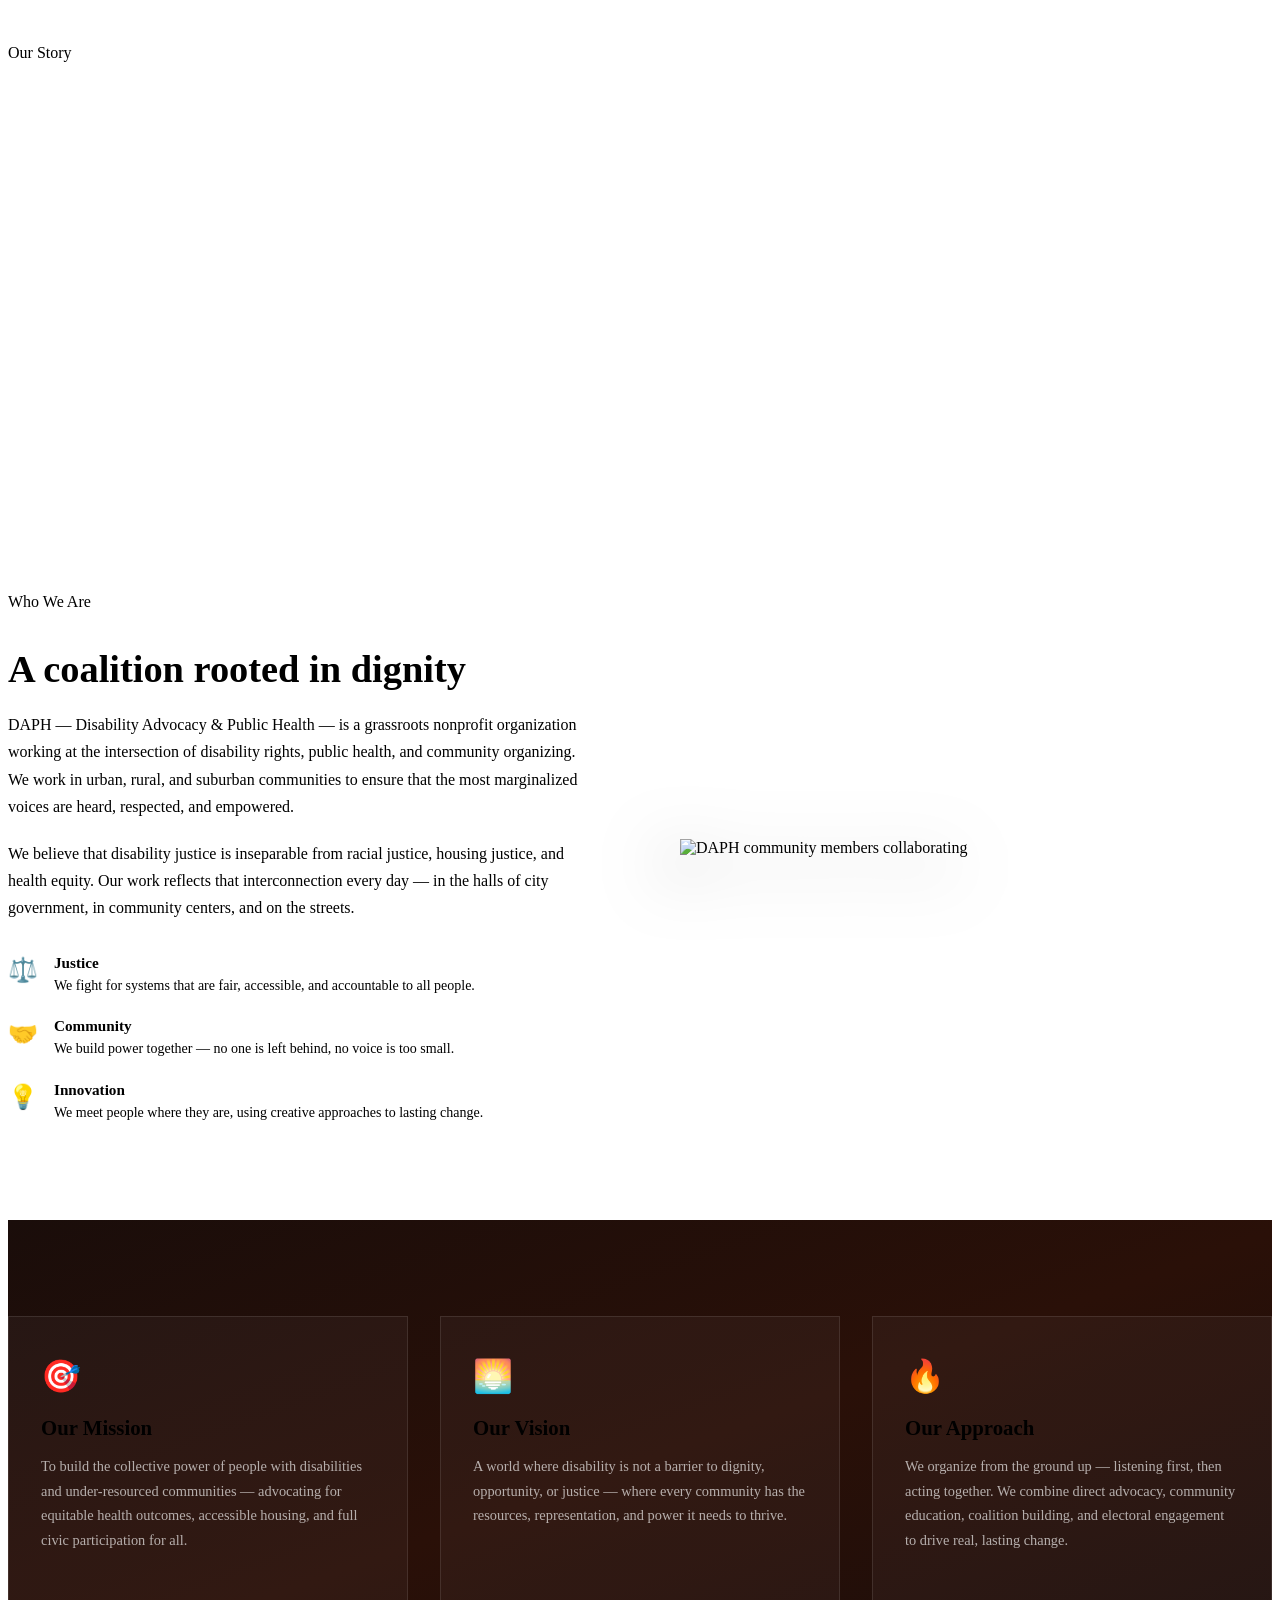
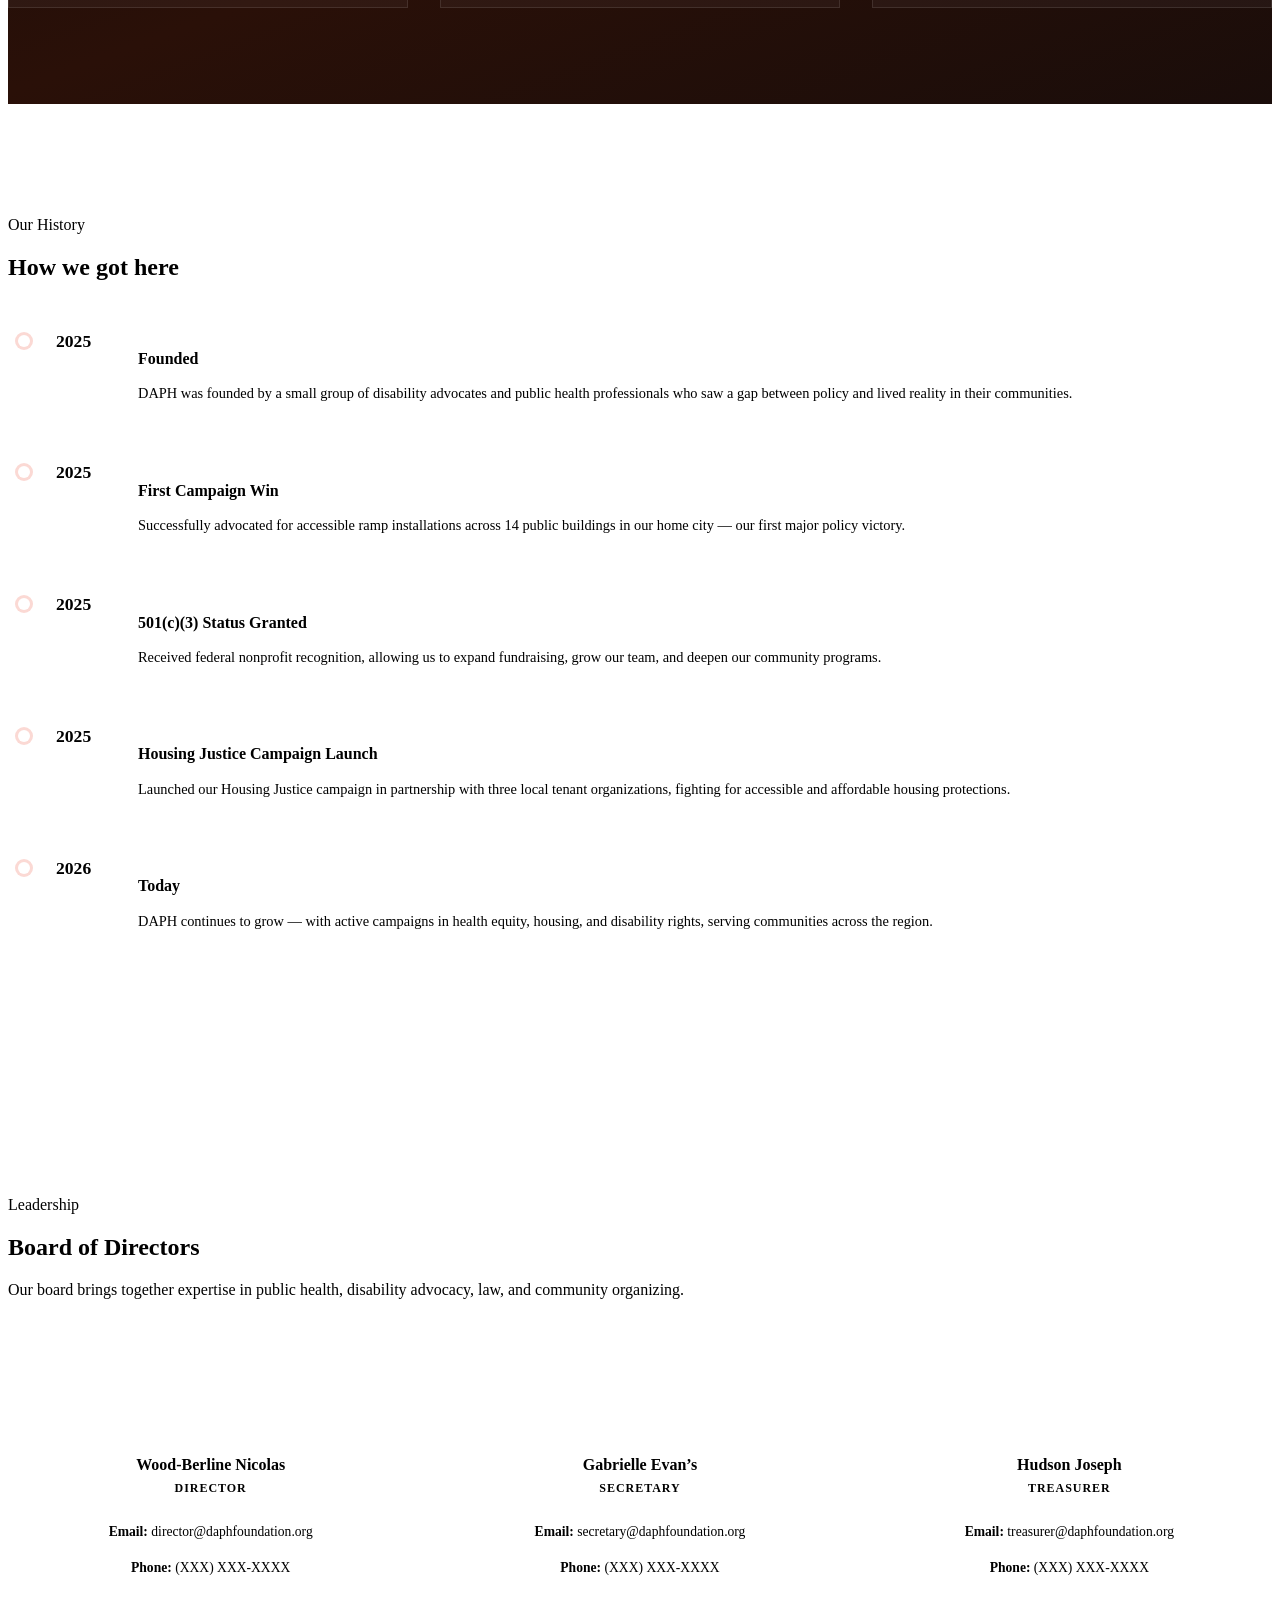
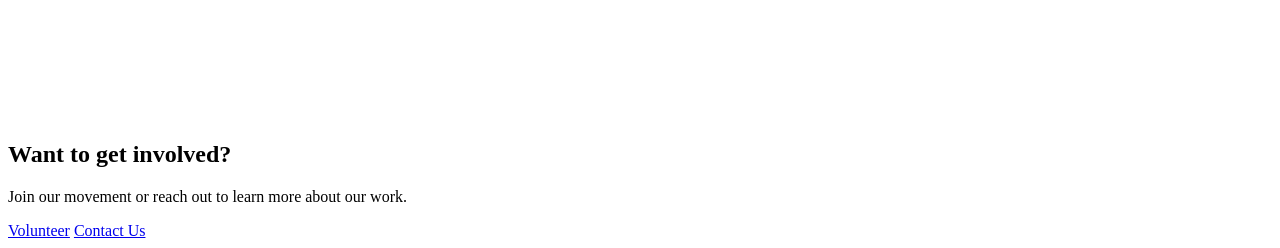
==== about.html @ c44e7758 "change nonprofit positon names to actual" ====
<!doctype html>
<html lang="en">
  <head>
    <meta charset="UTF-8" />
    <meta name="viewport" content="width=device-width, initial-scale=1.0" />
    <title>About Us — DAPH</title>
    <link rel="preconnect" href="https://fonts.googleapis.com" />
    <link rel="preconnect" href="https://fonts.gstatic.com" crossorigin />
    <link
      href="https://fonts.googleapis.com/css2?family=Playfair+Display:wght@700;900&family=DM+Sans:wght@400;500;600&display=swap"
      rel="stylesheet"
    />
    <link rel="stylesheet" href="css/style.css" />
    <link rel="stylesheet" href="css/pages.css" />
  </head>
  <body>
    <div id="navbar-placeholder"></div>

    <!-- PAGE HERO -->
    <section class="page-hero">
      <div class="page-hero__bg"></div>
      <div class="container page-hero__content">
        <p class="hero__eyebrow">Our Story</p>
        <h1 class="page-hero__heading">
          Built by the community.<br /><span>For the community.</span>
        </h1>
        <p class="page-hero__sub">
          DAPH was founded on a simple belief: that every person, regardless of
          ability or income, deserves a seat at the table and a voice in the
          decisions that shape their life.
        </p>
      </div>
    </section>

    <!-- WHO WE ARE -->
    <section class="page-section" id="who">
      <div class="container page-split">
        <div class="page-split__text">
          <p class="label">Who We Are</p>
          <h2>A coalition rooted in dignity</h2>
          <p>
            DAPH — Disability Advocacy & Public Health — is a grassroots
            nonprofit organization working at the intersection of disability
            rights, public health, and community organizing. We work in urban,
            rural, and suburban communities to ensure that the most marginalized
            voices are heard, respected, and empowered.
          </p>
          <p>
            We believe that disability justice is inseparable from racial
            justice, housing justice, and health equity. Our work reflects that
            interconnection every day — in the halls of city government, in
            community centers, and on the streets.
          </p>
          <div class="about-values">
            <div class="about-value">
              <span class="about-value__icon">⚖️</span>
              <div>
                <strong>Justice</strong>
                <p>
                  We fight for systems that are fair, accessible, and
                  accountable to all people.
                </p>
              </div>
            </div>
            <div class="about-value">
              <span class="about-value__icon">🤝</span>
              <div>
                <strong>Community</strong>
                <p>
                  We build power together — no one is left behind, no voice is
                  too small.
                </p>
              </div>
            </div>
            <div class="about-value">
              <span class="about-value__icon">💡</span>
              <div>
                <strong>Innovation</strong>
                <p>
                  We meet people where they are, using creative approaches to
                  lasting change.
                </p>
              </div>
            </div>
          </div>
        </div>
        <div class="page-split__image">
          <img
            src="assets/images/daph-community2.png"
            alt="DAPH community members collaborating"
            style="mix-blend-mode: lighten"
          />
        </div>
      </div>
    </section>

    <!-- MISSION & VISION -->
    <section class="page-section page-section--dark" id="mission">
      <div class="container">
        <div class="mission-grid">
          <div class="mission-card">
            <div class="mission-card__icon">🎯</div>
            <h3>Our Mission</h3>
            <p>
              To build the collective power of people with disabilities and
              under-resourced communities — advocating for equitable health
              outcomes, accessible housing, and full civic participation for
              all.
            </p>
          </div>
          <div class="mission-card">
            <div class="mission-card__icon">🌅</div>
            <h3>Our Vision</h3>
            <p>
              A world where disability is not a barrier to dignity, opportunity,
              or justice — where every community has the resources,
              representation, and power it needs to thrive.
            </p>
          </div>
          <div class="mission-card">
            <div class="mission-card__icon">🔥</div>
            <h3>Our Approach</h3>
            <p>
              We organize from the ground up — listening first, then acting
              together. We combine direct advocacy, community education,
              coalition building, and electoral engagement to drive real,
              lasting change.
            </p>
          </div>
        </div>
      </div>
    </section>

    <!-- HISTORY -->
    <section class="page-section" id="history">
      <div class="container">
        <p class="label">Our History</p>
        <h2 class="section-heading">How we got here</h2>
        <div class="timeline">
          <div class="timeline__item">
            <div class="timeline__year">2025</div>
            <div class="timeline__content">
              <h4>Founded</h4>
              <p>
                DAPH was founded by a small group of disability advocates and
                public health professionals who saw a gap between policy and
                lived reality in their communities.
              </p>
            </div>
          </div>
          <div class="timeline__item">
            <div class="timeline__year">2025</div>
            <div class="timeline__content">
              <h4>First Campaign Win</h4>
              <p>
                Successfully advocated for accessible ramp installations across
                14 public buildings in our home city — our first major policy
                victory.
              </p>
            </div>
          </div>
          <div class="timeline__item">
            <div class="timeline__year">2025</div>
            <div class="timeline__content">
              <h4>501(c)(3) Status Granted</h4>
              <p>
                Received federal nonprofit recognition, allowing us to expand
                fundraising, grow our team, and deepen our community programs.
              </p>
            </div>
          </div>
          <div class="timeline__item">
            <div class="timeline__year">2025</div>
            <div class="timeline__content">
              <h4>Housing Justice Campaign Launch</h4>
              <p>
                Launched our Housing Justice campaign in partnership with three
                local tenant organizations, fighting for accessible and
                affordable housing protections.
              </p>
            </div>
          </div>
          <div class="timeline__item">
            <div class="timeline__year">2026</div>
            <div class="timeline__content">
              <h4>Today</h4>
              <p>
                DAPH continues to grow — with active campaigns in health equity,
                housing, and disability rights, serving communities across the
                region.
              </p>
            </div>
          </div>
        </div>
      </div>
    </section>

    <!-- BOARD -->
    <section class="page-section page-section--surface" id="board">
      <div class="container">
        <p class="label">Leadership</p>
        <h2 class="section-heading">Board of Directors</h2>
        <p class="section-sub">
          Our board brings together expertise in public health, disability
          advocacy, law, and community organizing.
        </p>
        <div class="team-grid">
          <div class="team-card">
            <div class="team-card__avatar">WBN</div>
            <h4>Wood-Berline Nicolas</h4>
            <span class="team-card__role">Director</span>
            <p><strong>Email:</strong> director@daphfoundation.org</p>
            <p><strong>Phone:</strong> (XXX) XXX-XXXX</p>
          </div>

          <div class="team-card">
            <div class="team-card__avatar">GE</div>
            <h4>Gabrielle Evan’s</h4>
            <span class="team-card__role">Secretary</span>
            <p><strong>Email:</strong> secretary@daphfoundation.org</p>
            <p><strong>Phone:</strong> (XXX) XXX-XXXX</p>
          </div>

          <div class="team-card">
            <div class="team-card__avatar">HJ</div>
            <h4>Hudson Joseph</h4>
            <span class="team-card__role">Treasurer</span>
            <p><strong>Email:</strong> treasurer@daphfoundation.org</p>
            <p><strong>Phone:</strong> (XXX) XXX-XXXX</p>
          </div>
        </div>
      </div>
    </section>
    <!-- CTA -->
    <section class="cta-band">
      <div class="container cta-band__inner">
        <div>
          <h2>Want to get involved?</h2>
          <p>Join our movement or reach out to learn more about our work.</p>
        </div>
        <div class="cta-band__buttons">
          <a href="volunteer.html" class="btn btn--primary btn--lg"
            >Volunteer</a
          >
          <a href="contact.html" class="btn btn--outline btn--lg">Contact Us</a>
        </div>
      </div>
    </section>

    <div id="footer-placeholder"></div>

    <script src="js/components.js"></script>
    <script src="js/main.js"></script>
  </body>
</html>
---- css/pages.css ----
/* =============================================
   pages.css — shared styles for all inner pages
   ============================================= */

/* ── Page Hero ── */
.page-hero {
  position: relative;
  min-height: 52vh;
  display: flex;
  align-items: center;
  padding: calc(var(--nav-height) + 4rem) 2rem 5rem;
  overflow: hidden;
}
.page-hero--short {
  min-height: 38vh;
}

.page-hero__bg {
  position: absolute;
  inset: 0;
  background:
    radial-gradient(
      ellipse 60% 80% at 20% 50%,
      rgba(232, 64, 42, 0.18) 0%,
      transparent 65%
    ),
    radial-gradient(
      ellipse 50% 60% at 80% 20%,
      rgba(245, 166, 35, 0.07) 0%,
      transparent 55%
    ),
    var(--color-bg);
  z-index: 0;
}
.page-hero__bg::after {
  content: "";
  position: absolute;
  inset: 0;
  background-image: repeating-linear-gradient(
    0deg,
    transparent,
    transparent 80px,
    rgba(255, 255, 255, 0.012) 80px,
    rgba(255, 255, 255, 0.012) 81px
  );
}

.page-hero__content {
  position: relative;
  z-index: 1;
  max-width: 700px;
}

.page-hero__heading {
  font-family: var(--font-display);
  font-size: clamp(2.8rem, 6vw, 5rem);
  font-weight: 900;
  line-height: 1.05;
  letter-spacing: -0.02em;
  margin: 1rem 0 1.5rem;
  opacity: 0;
  animation: fadeUp 0.8s ease 0.3s forwards;
}
.page-hero__heading span {
  color: var(--color-primary);
}

.page-hero__sub {
  font-size: clamp(1rem, 1.6vw, 1.15rem);
  color: rgba(240, 236, 228, 0.68);
  max-width: 560px;
  line-height: 1.7;
  opacity: 0;
  animation: fadeUp 0.8s ease 0.5s forwards;
}

/* ── Page Sections ── */
.page-section {
  padding: 6rem 0;
  background: var(--color-bg);
}
.page-section--dark {
  background: linear-gradient(160deg, #1a0d0a 0%, #2a1008 50%, #1a0d0a 100%);
}
.page-section--surface {
  background: var(--color-surface);
}

/* ── Split Layout ── */
.page-split {
  display: grid;
  grid-template-columns: 1fr 1fr;
  gap: 5rem;
  align-items: center;
}
.page-split__text h2 {
  font-family: var(--font-display);
  font-size: clamp(1.8rem, 3vw, 2.5rem);
  font-weight: 700;
  margin-bottom: 1.25rem;
  line-height: 1.15;
}
.page-split__text p {
  color: var(--color-muted);
  margin-bottom: 1.25rem;
  font-size: 1rem;
  line-height: 1.7;
}
.page-split__image img {
  width: 100%;
  border-radius: var(--radius);
  filter: drop-shadow(-12px 16px 32px rgba(0, 0, 0, 0.5));
}

/* ── Values ── */
.about-values {
  display: flex;
  flex-direction: column;
  gap: 1.25rem;
  margin-top: 2rem;
}
.about-value {
  display: flex;
  gap: 1rem;
  align-items: flex-start;
}
.about-value__icon {
  font-size: 1.5rem;
  flex-shrink: 0;
  margin-top: 2px;
}
.about-value strong {
  display: block;
  font-size: 0.95rem;
  font-weight: 700;
  margin-bottom: 0.2rem;
}
.about-value p {
  font-size: 0.875rem;
  color: var(--color-muted);
  margin: 0;
  line-height: 1.6;
}

/* ── Mission Grid ── */
.mission-grid {
  display: grid;
  grid-template-columns: repeat(3, 1fr);
  gap: 2rem;
}
.mission-card {
  padding: 2.5rem 2rem;
  background: rgba(255, 255, 255, 0.04);
  border: 1px solid rgba(255, 255, 255, 0.1);
  border-radius: var(--radius);
  transition:
    border-color var(--transition),
    transform var(--transition);
}
.mission-card:hover {
  border-color: var(--color-primary);
  transform: translateY(-4px);
}
.mission-card__icon {
  font-size: 2rem;
  margin-bottom: 1rem;
}
.mission-card h3 {
  font-family: var(--font-display);
  font-size: 1.3rem;
  font-weight: 700;
  margin-bottom: 0.75rem;
}
.mission-card p {
  font-size: 0.9rem;
  color: rgba(255, 255, 255, 0.65);
  line-height: 1.7;
}

/* ── Timeline ── */
.timeline {
  display: flex;
  flex-direction: column;
  gap: 0;
  margin-top: 3rem;
  position: relative;
  padding-left: 3rem;
}
.timeline::before {
  content: "";
  position: absolute;
  left: 0.75rem;
  top: 8px;
  bottom: 8px;
  width: 2px;
  background: linear-gradient(
    to bottom,
    var(--color-primary),
    rgba(232, 64, 42, 0.1)
  );
}
.timeline__item {
  display: flex;
  gap: 2rem;
  padding-bottom: 2.5rem;
  position: relative;
}
.timeline__item::before {
  content: "";
  position: absolute;
  left: -2.35rem;
  top: 6px;
  width: 12px;
  height: 12px;
  border-radius: 50%;
  background: var(--color-primary);
  border: 2px solid var(--color-bg);
  box-shadow: 0 0 0 3px rgba(232, 64, 42, 0.2);
}
.timeline__year {
  font-family: var(--font-display);
  font-size: 1.1rem;
  font-weight: 900;
  color: var(--color-primary);
  white-space: nowrap;
  min-width: 50px;
  padding-top: 2px;
}
.timeline__content h4 {
  font-size: 1rem;
  font-weight: 700;
  margin-bottom: 0.4rem;
}
.timeline__content p {
  font-size: 0.9rem;
  color: var(--color-muted);
  line-height: 1.65;
}

/* ── Team Grid ── */
.team-grid {
  display: grid;
  grid-template-columns: repeat(3, 1fr);
  gap: 1.5rem;
  margin-top: 2.5rem;
}
.team-card {
  padding: 2rem 1.5rem;
  background: var(--color-surface2);
  border: 1px solid var(--color-border);
  border-radius: var(--radius);
  text-align: center;
  transition:
    border-color var(--transition),
    transform var(--transition);
}
.team-card:hover {
  border-color: var(--color-primary);
  transform: translateY(-4px);
}
.team-card__avatar {
  width: 64px;
  height: 64px;
  border-radius: 50%;
  background: var(--color-primary);
  display: flex;
  align-items: center;
  justify-content: center;
  font-family: var(--font-display);
  font-size: 1.2rem;
  font-weight: 900;
  color: #fff;
  margin: 0 auto 1rem;
}
.team-card h4 {
  font-size: 1rem;
  font-weight: 700;
  margin-bottom: 0.25rem;
}
.team-card__role {
  display: inline-block;
  font-size: 0.75rem;
  font-weight: 600;
  letter-spacing: 0.08em;
  text-transform: uppercase;
  color: var(--color-primary);
  margin-bottom: 0.75rem;
}
.team-card p {
  font-size: 0.85rem;
  color: var(--color-muted);
  line-height: 1.65;
}
.team-note {
  margin-top: 1.5rem;
  font-size: 0.8rem;
  color: rgba(138, 154, 181, 0.5);
  font-style: italic;
  text-align: center;
}

/* ── Contact Layout ── */
.contact-layout {
  display: grid;
  grid-template-columns: 1fr 380px;
  gap: 5rem;
  align-items: start;
}
.contact-form-wrap h2 {
  font-family: var(--font-display);
  font-size: 2rem;
  font-weight: 700;
  margin-bottom: 1.75rem;
}
.contact-form {
  display: flex;
  flex-direction: column;
  gap: 1.25rem;
}

.form-group {
  display: flex;
  flex-direction: column;
  gap: 0.4rem;
}
.form-row {
  display: grid;
  grid-template-columns: 1fr 1fr;
  gap: 1rem;
}
.form-group label {
  font-size: 0.82rem;
  font-weight: 600;
  color: var(--color-muted);
  letter-spacing: 0.04em;
}
.required {
  color: var(--color-primary);
}
.optional {
  color: rgba(138, 154, 181, 0.6);
  font-weight: 400;
}

.form-group input,
.form-group select,
.form-group textarea {
  background: var(--color-surface);
  border: 1px solid var(--color-border);
  border-radius: var(--radius);
  padding: 0.75rem 1rem;
  color: var(--color-text);
  font-family: var(--font-body);
  font-size: 0.95rem;
  outline: none;
  transition: border-color var(--transition);
  width: 100%;
}
.form-group input:focus,
.form-group select:focus,
.form-group textarea:focus {
  border-color: var(--color-primary);
}
.form-group input::placeholder,
.form-group textarea::placeholder {
  color: var(--color-muted);
}
.form-group select {
  appearance: none;
  cursor: pointer;
}
.form-group textarea {
  resize: vertical;
  min-height: 120px;
}

.form-group--checkbox {
  flex-direction: row;
  align-items: center;
}
.checkbox-label {
  display: flex;
  align-items: center;
  gap: 0.6rem;
  cursor: pointer;
  font-size: 0.9rem;
  color: var(--color-muted);
}
.checkbox-label input[type="checkbox"] {
  width: 16px;
  height: 16px;
  accent-color: var(--color-primary);
  cursor: pointer;
}
.checkbox-group {
  display: flex;
  flex-direction: column;
  gap: 0.6rem;
}

.form-error {
  font-size: 0.8rem;
  color: var(--color-primary);
  min-height: 1rem;
}

.contact-submit {
  width: 100%;
  text-align: center;
}

.form-success {
  display: flex;
  align-items: flex-start;
  gap: 0.75rem;
  background: rgba(34, 197, 94, 0.1);
  border: 1px solid rgba(34, 197, 94, 0.3);
  border-radius: var(--radius);
  padding: 1rem 1.25rem;
}
.form-success span {
  font-size: 1.3rem;
  flex-shrink: 0;
}
.form-success strong {
  display: block;
  font-weight: 700;
  margin-bottom: 0.2rem;
}
.form-success p {
  font-size: 0.875rem;
  color: var(--color-muted);
  margin: 0;
}

/* Contact Info sidebar */
.contact-info {
  position: sticky;
  top: calc(var(--nav-height) + 2rem);
}
.contact-info h3 {
  font-family: var(--font-display);
  font-size: 1.5rem;
  font-weight: 700;
  margin-bottom: 2rem;
}
.contact-info__items {
  display: flex;
  flex-direction: column;
  gap: 1.5rem;
  margin-bottom: 2rem;
}
.contact-info__item {
  display: flex;
  gap: 1rem;
  align-items: flex-start;
}
.contact-info__icon {
  font-size: 1.3rem;
  flex-shrink: 0;
  margin-top: 2px;
}
.contact-info__item strong {
  display: block;
  font-size: 0.9rem;
  font-weight: 700;
  margin-bottom: 0.2rem;
}
.contact-info__item p {
  font-size: 0.875rem;
  color: var(--color-muted);
  line-height: 1.6;
  margin: 0;
}
.contact-info__item a {
  color: var(--color-primary);
  transition: color var(--transition);
}
.contact-info__item a:hover {
  color: var(--color-accent);
}

.contact-social,
.contact-press {
  margin-top: 2rem;
  padding-top: 2rem;
  border-top: 1px solid var(--color-border);
}
.contact-social h4,
.contact-press h4 {
  font-size: 0.8rem;
  font-weight: 700;
  letter-spacing: 0.1em;
  text-transform: uppercase;
  margin-bottom: 1rem;
}
.contact-social__links {
  display: flex;
  flex-direction: column;
  gap: 0.5rem;
}
.contact-social__btn {
  display: block;
  padding: 0.6rem 1rem;
  background: var(--color-surface);
  border: 1px solid var(--color-border);
  border-radius: var(--radius);
  font-size: 0.875rem;
  color: var(--color-muted);
  transition: all var(--transition);
}
.contact-social__btn:hover {
  border-color: var(--color-primary);
  color: var(--color-text);
}
.contact-press p {
  font-size: 0.875rem;
  color: var(--color-muted);
  line-height: 1.6;
}
.contact-press a {
  color: var(--color-primary);
}

/* ── Volunteer ── */
.volunteer-roles {
  display: grid;
  grid-template-columns: repeat(3, 1fr);
  gap: 1.5rem;
  margin-top: 2.5rem;
}
.volunteer-role {
  padding: 2rem 1.5rem;
  background: var(--color-surface);
  border: 1px solid var(--color-border);
  border-radius: var(--radius);
  transition:
    border-color var(--transition),
    transform var(--transition);
}
.volunteer-role:hover {
  border-color: var(--color-primary);
  transform: translateY(-3px);
}
.volunteer-role__icon {
  font-size: 2rem;
  margin-bottom: 1rem;
}
.volunteer-role h4 {
  font-size: 1rem;
  font-weight: 700;
  margin-bottom: 0.5rem;
}
.volunteer-role p {
  font-size: 0.875rem;
  color: var(--color-muted);
  line-height: 1.65;
  margin-bottom: 1rem;
}
.volunteer-role__time {
  display: inline-block;
  font-size: 0.75rem;
  font-weight: 600;
  letter-spacing: 0.08em;
  text-transform: uppercase;
  color: var(--color-accent);
}

.volunteer-layout {
  display: grid;
  grid-template-columns: 1fr 360px;
  gap: 5rem;
  align-items: start;
}
.volunteer-form-wrap h2 {
  font-family: var(--font-display);
  font-size: 2rem;
  font-weight: 700;
  margin-bottom: 0.75rem;
}
.volunteer-form-intro {
  color: var(--color-muted);
  margin-bottom: 1.75rem;
  font-size: 0.95rem;
}

.volunteer-sidebar {
  position: sticky;
  top: calc(var(--nav-height) + 2rem);
  display: flex;
  flex-direction: column;
  gap: 2rem;
}
.volunteer-quote {
  background: var(--color-surface2);
  border-left: 3px solid var(--color-primary);
  border-radius: 0 var(--radius) var(--radius) 0;
  padding: 1.5rem;
}
.volunteer-quote blockquote {
  font-family: var(--font-display);
  font-size: 1rem;
  font-style: italic;
  line-height: 1.65;
  margin-bottom: 0.75rem;
}
.volunteer-quote cite {
  font-size: 0.8rem;
  color: var(--color-muted);
  font-style: normal;
  font-weight: 600;
}

.volunteer-stats {
  display: grid;
  grid-template-columns: repeat(3, 1fr);
  gap: 1rem;
  background: var(--color-surface);
  border: 1px solid var(--color-border);
  border-radius: var(--radius);
  padding: 1.5rem 1rem;
}
.volunteer-stat {
  text-align: center;
}
.volunteer-stat__num {
  display: block;
  font-family: var(--font-display);
  font-size: 1.6rem;
  font-weight: 900;
  color: var(--color-primary);
  line-height: 1;
  margin-bottom: 0.3rem;
}
.volunteer-stat__label {
  font-size: 0.75rem;
  color: var(--color-muted);
  text-align: center;
}

.volunteer-faq {
  display: flex;
  flex-direction: column;
  gap: 1.25rem;
}
.volunteer-faq h4 {
  font-size: 0.8rem;
  font-weight: 700;
  letter-spacing: 0.1em;
  text-transform: uppercase;
  margin-bottom: 0.25rem;
}
.faq-item {
  border-bottom: 1px solid var(--color-border);
  padding-bottom: 1.25rem;
}
.faq-item strong {
  display: block;
  font-size: 0.9rem;
  font-weight: 700;
  margin-bottom: 0.35rem;
}
.faq-item p {
  font-size: 0.875rem;
  color: var(--color-muted);
  line-height: 1.6;
  margin: 0;
}

/* ── News Page ── */
.news-filter-bar {
  background: var(--color-surface);
  border-bottom: 1px solid var(--color-border);
  padding: 1rem 0;
  position: sticky;
  top: var(--nav-height);
  z-index: 50;
}
.news-filter-bar__inner {
  display: flex;
  gap: 0.5rem;
  flex-wrap: wrap;
}
.filter-btn {
  padding: 0.45rem 1.1rem;
  background: transparent;
  border: 1px solid var(--color-border);
  border-radius: 99px;
  color: var(--color-muted);
  font-family: var(--font-body);
  font-size: 0.85rem;
  font-weight: 600;
  cursor: pointer;
  transition: all var(--transition);
}
.filter-btn:hover {
  border-color: var(--color-text);
  color: var(--color-text);
}
.filter-btn.active {
  background: var(--color-primary);
  border-color: var(--color-primary);
  color: #fff;
}

.news-full-grid {
  display: grid;
  grid-template-columns: repeat(3, 1fr);
  gap: 1.5rem;
}
.news-full-grid .news-card--featured {
  grid-column: span 3;
  display: grid;
  grid-template-columns: 1fr 1fr;
}
.news-full-grid .news-card--featured .news-card__img {
  aspect-ratio: auto;
  min-height: 280px;
}
.news-card__date {
  display: block;
  font-size: 0.75rem;
  color: var(--color-muted);
  margin-bottom: 0.5rem;
  font-weight: 500;
}
.news-card[style*="display: none"] {
  display: none !important;
}

/* Newsletter band */
.newsletter-band {
  display: flex;
  align-items: center;
  justify-content: space-between;
  gap: 3rem;
  flex-wrap: wrap;
}
.newsletter-band h2 {
  font-family: var(--font-display);
  font-size: clamp(1.6rem, 3vw, 2.2rem);
  font-weight: 700;
  margin-bottom: 0.5rem;
}
.newsletter-band p {
  color: rgba(255, 255, 255, 0.65);
}
.newsletter-form {
  display: flex;
  gap: 0.75rem;
  flex-shrink: 0;
}
.newsletter-form input {
  background: rgba(255, 255, 255, 0.08);
  border: 1px solid rgba(255, 255, 255, 0.15);
  border-radius: var(--radius);
  padding: 0.75rem 1.25rem;
  color: var(--color-text);
  font-family: var(--font-body);
  font-size: 0.95rem;
  outline: none;
  width: 260px;
  transition: border-color var(--transition);
}
.newsletter-form input:focus {
  border-color: var(--color-primary);
}
.newsletter-form input::placeholder {
  color: rgba(255, 255, 255, 0.35);
}

/* ── Responsive ── */
@media (max-width: 1024px) {
  .team-grid {
    grid-template-columns: repeat(2, 1fr);
  }
  .contact-layout {
    grid-template-columns: 1fr;
  }
  .contact-info {
    position: static;
  }
  .volunteer-layout {
    grid-template-columns: 1fr;
  }
  .volunteer-sidebar {
    position: static;
  }
}
@media (max-width: 860px) {
  .page-split {
    grid-template-columns: 1fr;
    gap: 3rem;
  }
  .mission-grid {
    grid-template-columns: 1fr;
  }
  .volunteer-roles {
    grid-template-columns: 1fr 1fr;
  }
  .news-full-grid {
    grid-template-columns: 1fr;
  }
  .news-full-grid .news-card--featured {
    grid-column: span 1;
    grid-template-columns: 1fr;
  }
  .newsletter-band {
    flex-direction: column;
    text-align: center;
  }
  .newsletter-form {
    width: 100%;
    flex-direction: column;
  }
  .newsletter-form input {
    width: 100%;
  }
}
@media (max-width: 540px) {
  .volunteer-roles {
    grid-template-columns: 1fr;
  }
  .form-row {
    grid-template-columns: 1fr;
  }
  .volunteer-stats {
    grid-template-columns: repeat(3, 1fr);
  }
}
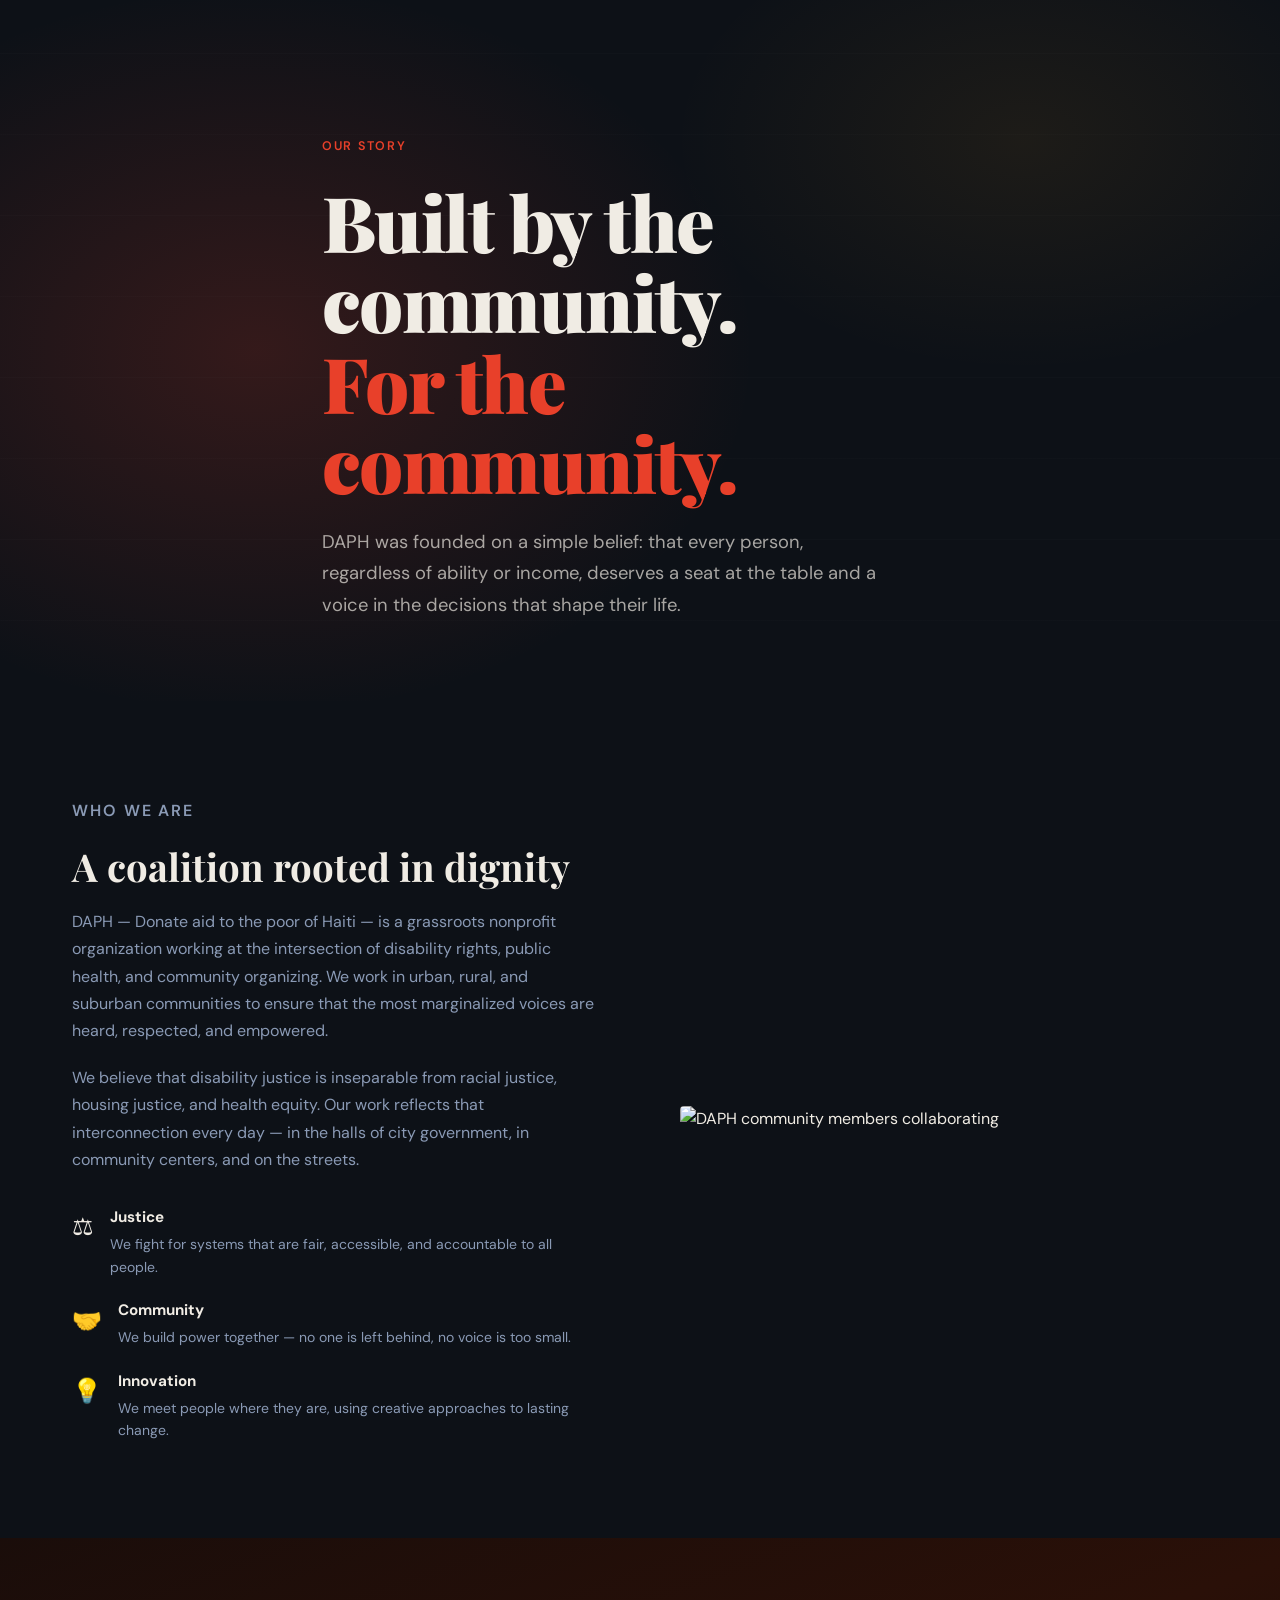
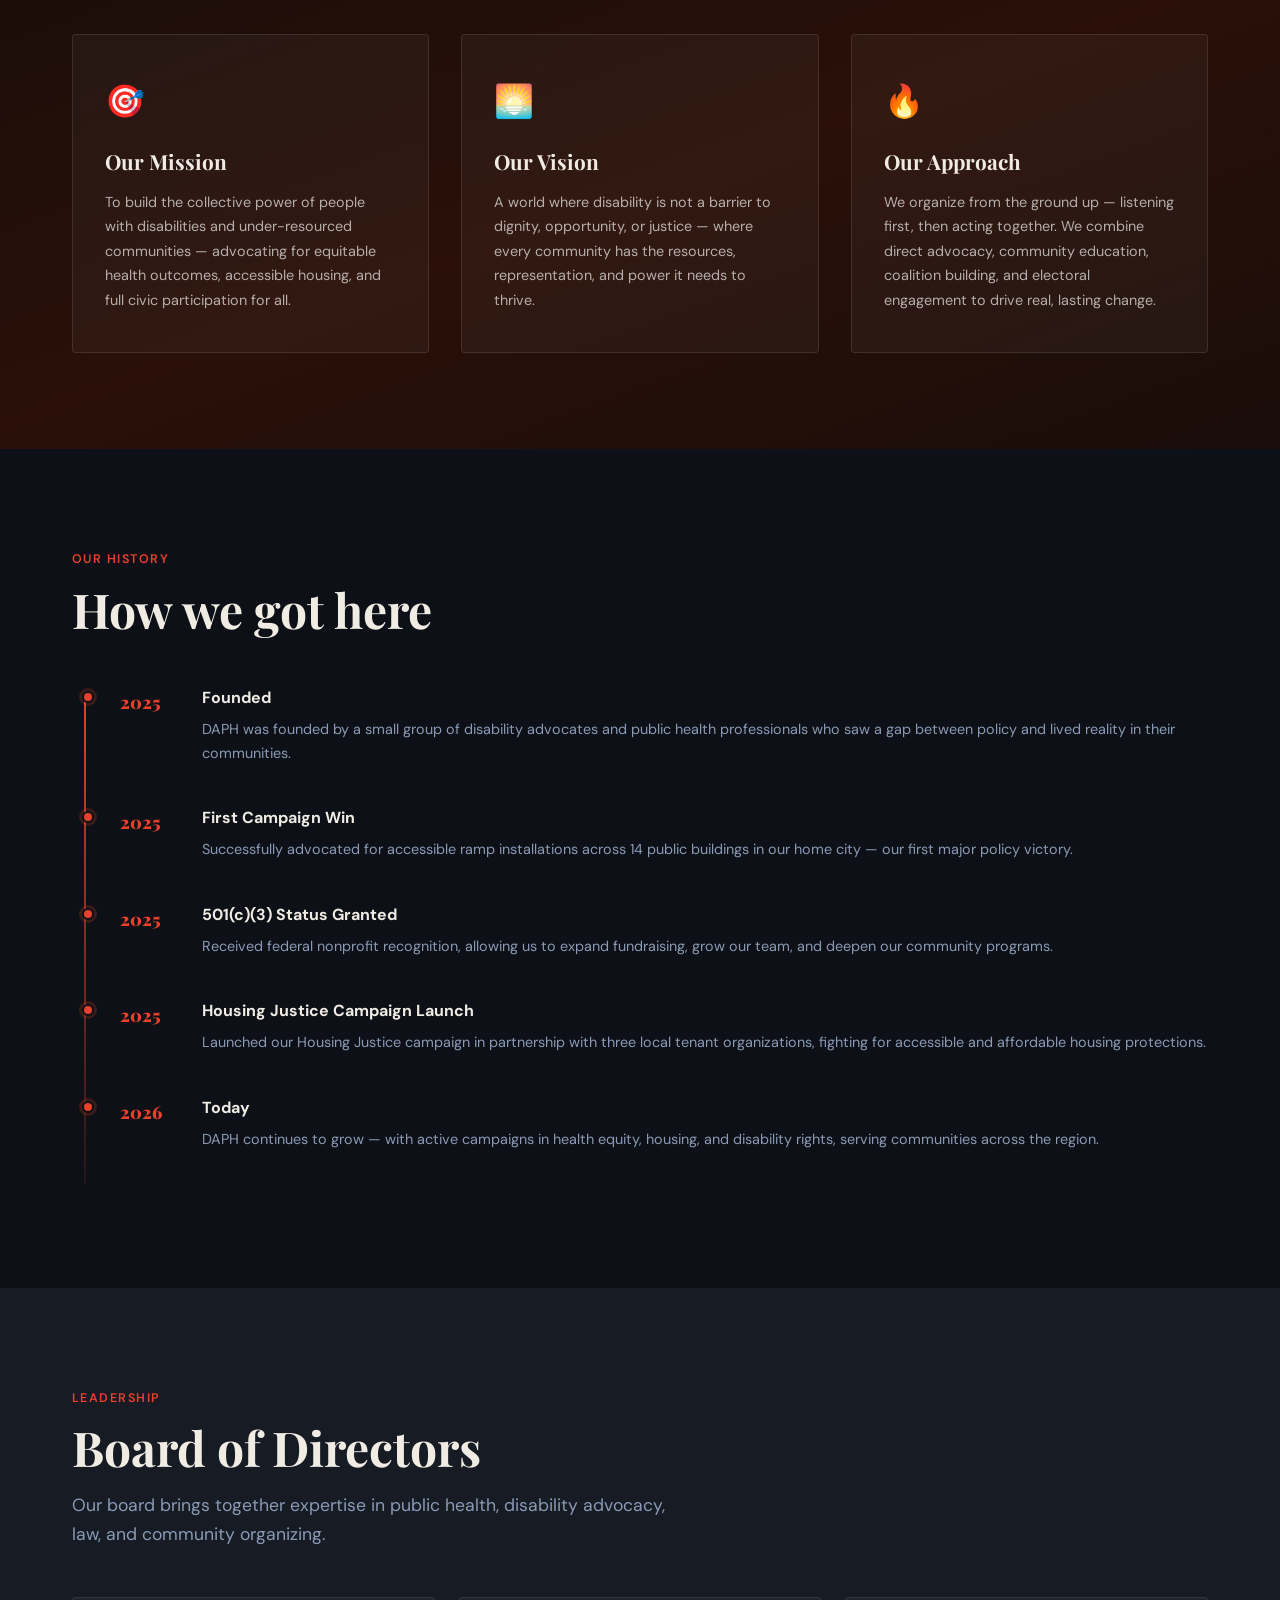
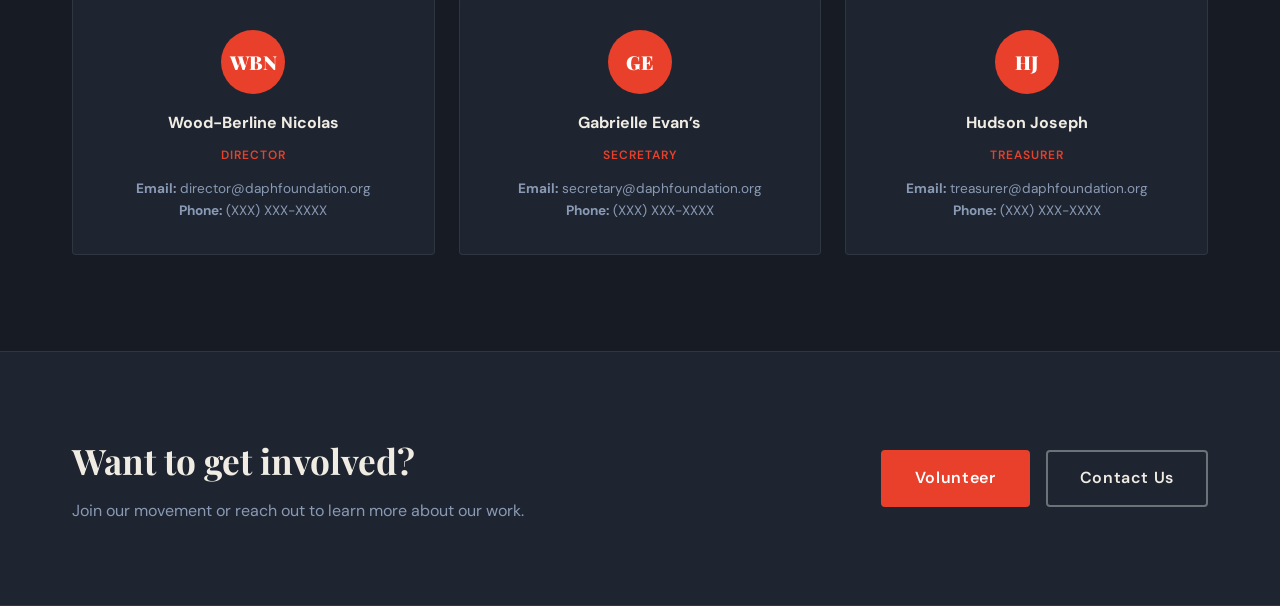
==== commit f591dd50: "Slight Language change in js and index" ====
--- a/about.html
+++ b/about.html
@@ -39,11 +39,11 @@
           <p class="label">Who We Are</p>
           <h2>A coalition rooted in dignity</h2>
           <p>
-            DAPH — Disability Advocacy & Public Health — is a grassroots
-            nonprofit organization working at the intersection of disability
-            rights, public health, and community organizing. We work in urban,
-            rural, and suburban communities to ensure that the most marginalized
-            voices are heard, respected, and empowered.
+            DAPH — Donate aid to the poor of Haiti — is a grassroots nonprofit
+            organization working at the intersection of disability rights,
+            public health, and community organizing. We work in urban, rural,
+            and suburban communities to ensure that the most marginalized voices
+            are heard, respected, and empowered.
           </p>
           <p>
             We believe that disability justice is inseparable from racial
--- a/css/style.css
+++ b/css/style.css
@@ -0,0 +1,1582 @@
+/* =============================================
+   DAPH Nonprofit — style.css
+   Inspired by peoplesaction.org layout
+   ============================================= */
+
+/* ---------- CSS Variables ---------- */
+:root {
+  --color-bg: #0d1117;
+  --color-surface: #161b24;
+  --color-surface2: #1e2530;
+  --color-primary: #e8402a; /* bold red-orange accent */
+  --color-accent: #f5a623; /* warm amber CTA */
+  --color-text: #f0ece4;
+  --color-muted: #8a9ab5;
+  --color-border: rgba(255, 255, 255, 0.08);
+
+  --font-display: "Playfair Display", Georgia, serif;
+  --font-body: "DM Sans", system-ui, sans-serif;
+
+  --nav-height: 72px;
+  --radius: 4px;
+  --transition: 0.22s ease;
+}
+
+/* ---------- Reset & Base ---------- */
+*,
+*::before,
+*::after {
+  box-sizing: border-box;
+  margin: 0;
+  padding: 0;
+}
+
+html {
+  scroll-behavior: smooth;
+}
+
+body {
+  font-family: var(--font-body);
+  background: var(--color-bg);
+  color: var(--color-text);
+  line-height: 1.65;
+  overflow-x: hidden;
+}
+
+a {
+  color: inherit;
+  text-decoration: none;
+}
+img {
+  display: block;
+  max-width: 100%;
+}
+ul {
+  list-style: none;
+}
+
+.container {
+  max-width: 1200px;
+  margin: 0 auto;
+  padding: 0 2rem;
+}
+
+/* ---------- Typography helpers ---------- */
+.label {
+  display: inline-block;
+  font-size: 0.78rem;
+  font-weight: 600;
+  letter-spacing: 0.12em;
+  text-transform: uppercase;
+  color: var(--color-primary);
+  margin-bottom: 0.75rem;
+}
+.label--light {
+  color: var(--color-accent);
+}
+
+.section-heading {
+  font-family: var(--font-display);
+  font-size: clamp(2rem, 4vw, 3rem);
+  font-weight: 700;
+  line-height: 1.15;
+  margin-bottom: 1rem;
+}
+.section-heading--light {
+  color: var(--color-text);
+}
+
+.section-sub {
+  font-size: 1.1rem;
+  color: var(--color-muted);
+  max-width: 600px;
+  margin-bottom: 3rem;
+}
+.section-sub--light {
+  color: rgba(255, 255, 255, 0.65);
+}
+
+/* ---------- Buttons ---------- */
+.btn {
+  display: inline-block;
+  padding: 0.65rem 1.5rem;
+  font-family: var(--font-body);
+  font-size: 0.9rem;
+  font-weight: 600;
+  letter-spacing: 0.04em;
+  border-radius: var(--radius);
+  border: 2px solid transparent;
+  cursor: pointer;
+  transition:
+    background var(--transition),
+    color var(--transition),
+    border-color var(--transition),
+    transform var(--transition);
+}
+.btn:hover {
+  transform: translateY(-2px);
+}
+
+.btn--primary {
+  background: var(--color-primary);
+  color: #fff;
+  border-color: var(--color-primary);
+}
+.btn--primary:hover {
+  background: #c93520;
+  border-color: #c93520;
+}
+
+.btn--accent {
+  background: var(--color-accent);
+  color: #111;
+  border-color: var(--color-accent);
+}
+.btn--accent:hover {
+  background: #e0951a;
+  border-color: #e0951a;
+}
+
+.btn--outline {
+  background: transparent;
+  color: var(--color-text);
+  border-color: rgba(255, 255, 255, 0.35);
+}
+.btn--outline:hover {
+  border-color: var(--color-text);
+  background: rgba(255, 255, 255, 0.05);
+}
+
+.btn--outline-light {
+  background: transparent;
+  color: #fff;
+  border-color: rgba(255, 255, 255, 0.6);
+}
+.btn--outline-light:hover {
+  background: rgba(255, 255, 255, 0.1);
+}
+
+.btn--lg {
+  padding: 0.85rem 2rem;
+  font-size: 1rem;
+}
+
+/* =============================================
+   NAVBAR
+   ============================================= */
+.navbar {
+  position: fixed;
+  top: 0;
+  left: 0;
+  right: 0;
+  height: var(--nav-height);
+  z-index: 1000;
+  background: var(--color-bg);
+  border-bottom: 1px solid var(--color-border);
+  transition:
+    background var(--transition),
+    box-shadow var(--transition);
+}
+.navbar.scrolled {
+  background: rgba(13, 17, 23, 0.97);
+  box-shadow: 0 2px 24px rgba(0, 0, 0, 0.5);
+}
+
+.navbar__inner {
+  max-width: 1300px;
+  margin: 0 auto;
+  padding: 0 2rem;
+  height: 100%;
+  display: flex;
+  align-items: center;
+  gap: 2.5rem;
+}
+
+.navbar__logo {
+  font-family: var(--font-display);
+  font-size: 1.6rem;
+  font-weight: 900;
+  color: var(--color-text);
+  letter-spacing: -0.02em;
+  flex-shrink: 0;
+  display: flex;
+  align-items: center;
+  gap: 0.6rem;
+}
+
+.navbar__logo-img {
+  width: 38px;
+  height: 38px;
+  border-radius: 50%;
+  object-fit: cover;
+  border: 2px solid rgba(255, 255, 255, 0.15);
+  flex-shrink: 0;
+}
+
+.navbar__nav {
+  flex: 1;
+}
+
+.nav-list {
+  display: flex;
+  align-items: center;
+  gap: 0;
+}
+
+.nav-item {
+  position: relative;
+}
+
+.nav-item > a {
+  display: block;
+  padding: 0 1.1rem;
+  height: var(--nav-height);
+  line-height: var(--nav-height);
+  font-size: 0.9rem;
+  font-weight: 500;
+  color: rgba(240, 236, 228, 0.8);
+  transition: color var(--transition);
+  white-space: nowrap;
+}
+.nav-item > a:hover {
+  color: var(--color-text);
+}
+
+/* Dropdown */
+.dropdown {
+  display: none;
+  position: absolute;
+  top: calc(var(--nav-height) - 4px);
+  left: 0;
+  background: var(--color-surface);
+  border: 1px solid var(--color-border);
+  border-top: 2px solid var(--color-primary);
+  min-width: 220px;
+  border-radius: 0 0 var(--radius) var(--radius);
+  box-shadow: 0 12px 40px rgba(0, 0, 0, 0.4);
+  z-index: 100;
+}
+.has-dropdown:hover .dropdown {
+  display: block;
+}
+
+.dropdown li a {
+  display: block;
+  padding: 0.7rem 1.25rem;
+  font-size: 0.875rem;
+  color: var(--color-muted);
+  transition:
+    color var(--transition),
+    background var(--transition);
+}
+.dropdown li a:hover {
+  color: var(--color-text);
+  background: rgba(255, 255, 255, 0.04);
+}
+
+/* Nav CTA */
+.navbar__cta {
+  display: flex;
+  align-items: center;
+  gap: 0.75rem;
+  flex-shrink: 0;
+}
+
+/* Language Switcher */
+.lang-switcher {
+  position: relative;
+  flex-shrink: 0;
+}
+.lang-switcher__btn {
+  display: flex;
+  align-items: center;
+  gap: 0.35rem;
+  background: rgba(255, 255, 255, 0.06);
+  border: 1px solid var(--color-border);
+  border-radius: var(--radius);
+  color: var(--color-text);
+  font-family: var(--font-body);
+  font-size: 0.82rem;
+  font-weight: 600;
+  padding: 0.4rem 0.75rem;
+  cursor: pointer;
+  transition:
+    background var(--transition),
+    border-color var(--transition);
+  white-space: nowrap;
+}
+.lang-switcher__btn:hover {
+  background: rgba(255, 255, 255, 0.1);
+  border-color: rgba(255, 255, 255, 0.2);
+}
+.lang-switcher__globe {
+  font-size: 0.95rem;
+}
+.lang-switcher__arrow {
+  font-size: 0.65rem;
+  color: var(--color-muted);
+  transition: transform var(--transition);
+}
+.lang-switcher.open .lang-switcher__arrow {
+  transform: rotate(180deg);
+}
+.lang-switcher__dropdown {
+  display: none;
+  position: absolute;
+  top: calc(100% + 8px);
+  right: 0;
+  background: var(--color-surface);
+  border: 1px solid var(--color-border);
+  border-top: 2px solid var(--color-primary);
+  border-radius: 0 0 var(--radius) var(--radius);
+  min-width: 180px;
+  box-shadow: 0 12px 32px rgba(0, 0, 0, 0.45);
+  z-index: 200;
+  list-style: none;
+  padding: 0.4rem 0;
+}
+.lang-switcher.open .lang-switcher__dropdown {
+  display: block;
+}
+.lang-switcher__dropdown li button {
+  display: flex;
+  align-items: center;
+  gap: 0.6rem;
+  width: 100%;
+  padding: 0.65rem 1.1rem;
+  background: none;
+  border: none;
+  color: var(--color-muted);
+  font-family: var(--font-body);
+  font-size: 0.875rem;
+  font-weight: 500;
+  cursor: pointer;
+  transition:
+    color var(--transition),
+    background var(--transition);
+  text-align: left;
+}
+.lang-switcher__dropdown li button:hover {
+  color: var(--color-text);
+  background: rgba(255, 255, 255, 0.04);
+}
+.lang-switcher__dropdown li button.active {
+  color: var(--color-text);
+  font-weight: 600;
+}
+
+/* Hamburger */
+.hamburger {
+  display: none;
+  flex-direction: column;
+  gap: 5px;
+  background: none;
+  border: none;
+  cursor: pointer;
+  padding: 4px;
+  margin-left: auto;
+}
+.hamburger span {
+  display: block;
+  width: 24px;
+  height: 2px;
+  background: var(--color-text);
+  border-radius: 2px;
+  transition:
+    transform var(--transition),
+    opacity var(--transition);
+}
+.hamburger.open span:nth-child(1) {
+  transform: translateY(7px) rotate(45deg);
+}
+.hamburger.open span:nth-child(2) {
+  opacity: 0;
+}
+.hamburger.open span:nth-child(3) {
+  transform: translateY(-7px) rotate(-45deg);
+}
+
+/* =============================================
+   HERO
+   ============================================= */
+.hero {
+  position: relative;
+  min-height: 100vh;
+  display: grid;
+  grid-template-columns: 1fr 1fr;
+  align-items: center;
+  padding: calc(var(--nav-height) + 3rem) 4rem 5rem;
+  overflow: hidden;
+  max-width: 1400px;
+  margin: 0 auto;
+  width: 100%;
+  /* stretch the section itself to full width */
+  box-sizing: border-box;
+}
+
+/* full-bleed bg behind the centered grid */
+.hero::before {
+  content: "";
+  position: absolute;
+  inset: 0;
+  background:
+    radial-gradient(
+      ellipse 70% 70% at 75% 55%,
+      rgba(232, 64, 42, 0.18) 0%,
+      transparent 65%
+    ),
+    radial-gradient(
+      ellipse 50% 60% at 10% 80%,
+      rgba(245, 166, 35, 0.07) 0%,
+      transparent 55%
+    );
+  z-index: 0;
+  pointer-events: none;
+}
+
+.hero__bg {
+  position: absolute;
+  inset: 0;
+  background: var(--color-bg);
+  z-index: -1;
+}
+.hero__bg::after {
+  content: "";
+  position: absolute;
+  inset: 0;
+  background-image: repeating-linear-gradient(
+    0deg,
+    transparent,
+    transparent 80px,
+    rgba(255, 255, 255, 0.013) 80px,
+    rgba(255, 255, 255, 0.013) 81px
+  );
+}
+
+/* ── Left: text ── */
+.hero__content {
+  position: relative;
+  z-index: 1;
+  padding-right: 2rem;
+}
+
+.hero__eyebrow {
+  font-size: 0.78rem;
+  font-weight: 600;
+  letter-spacing: 0.14em;
+  text-transform: uppercase;
+  color: var(--color-primary);
+  margin-bottom: 1.5rem;
+  opacity: 0;
+  animation: fadeUp 0.7s ease 0.2s forwards;
+}
+
+.hero__heading {
+  font-family: var(--font-display);
+  font-size: clamp(3rem, 5.5vw, 5.5rem);
+  font-weight: 900;
+  line-height: 1.02;
+  letter-spacing: -0.02em;
+  margin-bottom: 1.75rem;
+  opacity: 0;
+  animation: fadeUp 0.8s ease 0.4s forwards;
+}
+.hero__heading span {
+  color: var(--color-primary);
+}
+
+.hero__sub {
+  font-size: clamp(0.95rem, 1.5vw, 1.1rem);
+  color: rgba(240, 236, 228, 0.68);
+  max-width: 480px;
+  margin-bottom: 2.5rem;
+  line-height: 1.7;
+  opacity: 0;
+  animation: fadeUp 0.8s ease 0.6s forwards;
+}
+
+.hero__actions {
+  display: flex;
+  gap: 1rem;
+  flex-wrap: wrap;
+  opacity: 0;
+  animation: fadeUp 0.8s ease 0.8s forwards;
+}
+
+/* ── Right: image ── */
+.hero__image {
+  position: relative;
+  z-index: 1;
+  display: flex;
+  align-items: flex-end;
+  justify-content: center;
+  /* let it overflow bottom slightly for drama */
+  margin-bottom: -5rem;
+  padding-bottom: 5rem;
+  opacity: 0;
+  animation: fadeUp 1s ease 0.5s forwards;
+}
+
+.hero__image img {
+  width: 100%;
+  max-width: 620px;
+  height: auto;
+  /* subtle drop shadow so it pops off the dark bg */
+  filter: drop-shadow(-20px 20px 40px rgba(0, 0, 0, 0.55));
+  /* slight upward float animation on load */
+  animation: floatIn 1.1s cubic-bezier(0.22, 1, 0.36, 1) 0.6s both;
+}
+
+.hero__scroll-hint {
+  position: absolute;
+  bottom: 1.5rem;
+  left: 50%;
+  transform: translateX(-50%);
+  font-size: 1.4rem;
+  color: rgba(255, 255, 255, 0.2);
+  animation: bounce 2.2s ease infinite;
+  z-index: 2;
+  grid-column: 1 / -1;
+}
+
+@keyframes fadeUp {
+  from {
+    opacity: 0;
+    transform: translateY(28px);
+  }
+  to {
+    opacity: 1;
+    transform: translateY(0);
+  }
+}
+@keyframes floatIn {
+  from {
+    opacity: 0;
+    transform: translateY(50px) scale(0.97);
+  }
+  to {
+    opacity: 1;
+    transform: translateY(0) scale(1);
+  }
+}
+@keyframes bounce {
+  0%,
+  100% {
+    transform: translateX(-50%) translateY(0);
+  }
+  50% {
+    transform: translateX(-50%) translateY(9px);
+  }
+}
+
+/* =============================================
+   CRISIS
+   ============================================= */
+.crisis {
+  padding: 7rem 0;
+  background: var(--color-bg);
+}
+
+.crisis__grid {
+  display: grid;
+  grid-template-columns: repeat(3, 1fr);
+  gap: 2rem;
+  margin-top: 1rem;
+}
+
+.crisis__card {
+  padding: 2.5rem 2rem;
+  border: 1px solid var(--color-border);
+  border-radius: var(--radius);
+  background: var(--color-surface);
+  transition:
+    border-color var(--transition),
+    transform var(--transition);
+}
+.crisis__card:hover {
+  border-color: var(--color-primary);
+  transform: translateY(-4px);
+}
+
+.crisis__icon {
+  font-size: 2rem;
+  margin-bottom: 1.25rem;
+}
+
+.crisis__card h3 {
+  font-family: var(--font-display);
+  font-size: 1.3rem;
+  font-weight: 700;
+  margin-bottom: 0.75rem;
+}
+
+.crisis__card p {
+  font-size: 0.95rem;
+  color: var(--color-muted);
+  line-height: 1.7;
+}
+
+/* =============================================
+   ABOUT
+   ============================================= */
+.about {
+  padding: 7rem 0;
+  background: var(--color-surface);
+}
+
+.about__inner {
+  display: grid;
+  grid-template-columns: 1fr 1fr;
+  gap: 5rem;
+  align-items: center;
+}
+
+.about__text h2 {
+  font-family: var(--font-display);
+  font-size: clamp(2rem, 3.5vw, 2.8rem);
+  font-weight: 700;
+  margin-bottom: 1.25rem;
+  line-height: 1.15;
+}
+
+.about__text p {
+  color: var(--color-muted);
+  margin-bottom: 1.25rem;
+  font-size: 1rem;
+}
+
+.about__text .btn {
+  margin-top: 0.75rem;
+}
+
+.about__img-placeholder {
+  aspect-ratio: 4/3;
+  background: linear-gradient(
+    135deg,
+    var(--color-surface2) 0%,
+    rgba(232, 64, 42, 0.12) 100%
+  );
+  border-radius: var(--radius);
+  border: 1px solid var(--color-border);
+  display: flex;
+  align-items: center;
+  justify-content: center;
+  font-family: var(--font-display);
+  font-size: 1.6rem;
+  font-weight: 700;
+  color: rgba(255, 255, 255, 0.15);
+  text-align: center;
+  line-height: 1.3;
+}
+
+/* =============================================
+   CAMPAIGNS
+   ============================================= */
+.campaigns {
+  padding: 7rem 0;
+  background: var(--color-primary);
+  background: linear-gradient(160deg, #1a0d0a 0%, #2a1008 50%, #1a0d0a 100%);
+  position: relative;
+  overflow: hidden;
+}
+.campaigns::before {
+  content: "";
+  position: absolute;
+  inset: 0;
+  background: radial-gradient(
+    ellipse 80% 60% at 50% 50%,
+    rgba(232, 64, 42, 0.15) 0%,
+    transparent 70%
+  );
+  pointer-events: none;
+}
+
+.campaigns__grid {
+  display: grid;
+  grid-template-columns: repeat(2, 1fr);
+  gap: 1.5rem;
+}
+
+.campaign-card {
+  display: block;
+  padding: 2.5rem 2rem;
+  background: rgba(255, 255, 255, 0.04);
+  border: 1px solid rgba(255, 255, 255, 0.1);
+  border-radius: var(--radius);
+  transition:
+    background var(--transition),
+    border-color var(--transition),
+    transform var(--transition);
+}
+.campaign-card:hover {
+  background: rgba(255, 255, 255, 0.08);
+  border-color: var(--color-primary);
+  transform: translateY(-4px);
+}
+
+.campaign-card__icon {
+  font-size: 2rem;
+  margin-bottom: 1rem;
+}
+
+.campaign-card h3 {
+  font-family: var(--font-display);
+  font-size: 1.3rem;
+  font-weight: 700;
+  margin-bottom: 0.6rem;
+}
+
+.campaign-card p {
+  font-size: 0.9rem;
+  color: rgba(255, 255, 255, 0.6);
+  margin-bottom: 1.25rem;
+  line-height: 1.65;
+}
+
+.campaign-card__link {
+  font-size: 0.85rem;
+  font-weight: 600;
+  color: var(--color-accent);
+  letter-spacing: 0.04em;
+}
+
+/* =============================================
+   NEWS
+   ============================================= */
+.news {
+  padding: 7rem 0;
+  background: var(--color-bg);
+}
+
+.news__grid {
+  display: grid;
+  grid-template-columns: 2fr 1fr;
+  grid-template-rows: auto auto;
+  gap: 1.5rem;
+}
+
+.news-card {
+  background: var(--color-surface);
+  border: 1px solid var(--color-border);
+  border-radius: var(--radius);
+  overflow: hidden;
+  transition:
+    border-color var(--transition),
+    transform var(--transition);
+}
+.news-card:hover {
+  border-color: rgba(255, 255, 255, 0.2);
+  transform: translateY(-3px);
+}
+
+.news-card--featured {
+  grid-row: span 2;
+}
+
+.news-card__img {
+  aspect-ratio: 16/9;
+  background: var(--color-surface2);
+}
+.news-card--featured .news-card__img {
+  aspect-ratio: 4/3;
+}
+
+/* Placeholder colors for news images */
+.news-card__img--1 {
+  background: linear-gradient(135deg, #1a2030 0%, rgba(232, 64, 42, 0.3) 100%);
+}
+.news-card__img--2 {
+  background: linear-gradient(135deg, #1a2030 0%, rgba(245, 166, 35, 0.3) 100%);
+}
+.news-card__img--3 {
+  background: linear-gradient(135deg, #1a2030 0%, rgba(42, 100, 200, 0.3) 100%);
+}
+
+.news-card__body {
+  padding: 1.5rem;
+}
+
+.news-card__tag {
+  display: inline-block;
+  font-size: 0.72rem;
+  font-weight: 700;
+  letter-spacing: 0.1em;
+  text-transform: uppercase;
+  color: var(--color-primary);
+  margin-bottom: 0.6rem;
+}
+
+.news-card h3 {
+  font-family: var(--font-display);
+  font-size: 1.1rem;
+  font-weight: 700;
+  line-height: 1.3;
+  margin-bottom: 0.6rem;
+}
+.news-card--featured h3 {
+  font-size: 1.4rem;
+}
+
+.news-card h3 a {
+  transition: color var(--transition);
+}
+.news-card h3 a:hover {
+  color: var(--color-accent);
+}
+
+.news-card p {
+  font-size: 0.9rem;
+  color: var(--color-muted);
+  line-height: 1.65;
+  margin-bottom: 1rem;
+}
+
+.news-card__more {
+  font-size: 0.85rem;
+  font-weight: 600;
+  color: var(--color-primary);
+  transition: color var(--transition);
+}
+.news-card__more:hover {
+  color: var(--color-accent);
+}
+
+.news__cta {
+  margin-top: 2.5rem;
+  text-align: center;
+}
+
+/* =============================================
+   CTA BAND
+   ============================================= */
+.cta-band {
+  padding: 5rem 0;
+  background: var(--color-surface2);
+  border-top: 1px solid var(--color-border);
+  border-bottom: 1px solid var(--color-border);
+}
+
+.cta-band__inner {
+  display: flex;
+  align-items: center;
+  justify-content: space-between;
+  gap: 3rem;
+  flex-wrap: wrap;
+}
+
+.cta-band h2 {
+  font-family: var(--font-display);
+  font-size: clamp(1.6rem, 3vw, 2.2rem);
+  font-weight: 700;
+  margin-bottom: 0.5rem;
+}
+
+.cta-band p {
+  color: var(--color-muted);
+  font-size: 1rem;
+}
+
+.cta-band__buttons {
+  display: flex;
+  gap: 1rem;
+  flex-wrap: wrap;
+}
+
+/* =============================================
+   FOOTER
+   ============================================= */
+.footer {
+  background: var(--color-surface);
+  padding-top: 5rem;
+}
+
+.footer__inner {
+  display: grid;
+  grid-template-columns: 2fr 1fr 1fr 1fr 1fr;
+  gap: 3rem;
+  padding-bottom: 4rem;
+  border-bottom: 1px solid var(--color-border);
+}
+
+.footer__logo {
+  font-family: var(--font-display);
+  font-size: 2rem;
+  font-weight: 900;
+  color: var(--color-text);
+  display: inline-block;
+  margin-bottom: 1rem;
+}
+
+.footer__brand p {
+  font-size: 0.9rem;
+  color: var(--color-muted);
+  line-height: 1.7;
+  margin-bottom: 1.5rem;
+}
+.footer__brand img {
+  width: 150px;
+  padding: 0;
+}
+.footer__socials {
+  display: flex;
+  gap: 1rem;
+}
+
+.footer__socials a {
+  display: inline-flex;
+  align-items: center;
+  justify-content: center;
+  width: 36px;
+  height: 36px;
+  border-radius: 50%;
+  background: var(--color-surface2);
+  font-size: 0.85rem;
+  color: var(--color-muted);
+  transition:
+    background var(--transition),
+    color var(--transition);
+}
+.footer__socials a:hover {
+  background: var(--color-primary);
+  color: #fff;
+}
+
+.footer__col h4 {
+  font-size: 0.8rem;
+  font-weight: 700;
+  letter-spacing: 0.1em;
+  text-transform: uppercase;
+  color: var(--color-text);
+  margin-bottom: 1.25rem;
+}
+
+.footer__col ul {
+  display: flex;
+  flex-direction: column;
+  gap: 0.6rem;
+}
+.footer__col ul a {
+  font-size: 0.9rem;
+  color: var(--color-muted);
+  transition: color var(--transition);
+}
+.footer__col ul a:hover {
+  color: var(--color-text);
+}
+
+.footer__bottom {
+  padding: 1.5rem 0;
+}
+.footer__bottom-inner {
+  display: flex;
+  align-items: center;
+  justify-content: space-between;
+  flex-wrap: wrap;
+  gap: 1rem;
+}
+
+.footer__bottom p {
+  font-size: 0.85rem;
+  color: var(--color-muted);
+}
+
+.footer__legal {
+  display: flex;
+  gap: 1.5rem;
+}
+.footer__legal a {
+  font-size: 0.85rem;
+  color: var(--color-muted);
+  transition: color var(--transition);
+}
+.footer__legal a:hover {
+  color: var(--color-text);
+}
+
+/* =============================================
+   RESPONSIVE
+   ============================================= */
+@media (max-width: 1024px) {
+  .footer__inner {
+    grid-template-columns: 1fr 1fr 1fr;
+  }
+  .footer__brand {
+    grid-column: 1 / -1;
+  }
+
+  .hero {
+    padding: calc(var(--nav-height) + 2rem) 2.5rem 4rem;
+  }
+  .hero__image img {
+    max-width: 480px;
+  }
+}
+
+@media (max-width: 860px) {
+  .navbar__nav,
+  .navbar__cta {
+    display: none;
+  }
+  .navbar__nav.open {
+    display: block;
+  }
+  .navbar__cta.open {
+    display: flex;
+  }
+
+  .hamburger {
+    display: flex;
+  }
+
+  .navbar__nav.open {
+    position: fixed;
+    top: var(--nav-height);
+    left: 0;
+    right: 0;
+    background: var(--color-surface);
+    border-bottom: 1px solid var(--color-border);
+    padding: 1.5rem 2rem 2rem;
+    z-index: 999;
+    overflow-y: auto;
+    max-height: calc(100vh - var(--nav-height));
+  }
+
+  .nav-list {
+    flex-direction: column;
+    gap: 0;
+    align-items: stretch;
+  }
+  .nav-item > a {
+    height: auto;
+    line-height: 1.5;
+    padding: 0.8rem 0;
+    border-bottom: 1px solid var(--color-border);
+  }
+  .dropdown {
+    display: block;
+    position: static;
+    border: none;
+    border-top: none;
+    background: transparent;
+    box-shadow: none;
+    padding-left: 1rem;
+  }
+  .has-dropdown .dropdown {
+    display: none;
+  }
+  .has-dropdown.open .dropdown {
+    display: block;
+  }
+  .dropdown li a {
+    padding: 0.5rem 0;
+  }
+
+  .navbar__cta.open {
+    position: fixed;
+    bottom: 0;
+    left: 0;
+    right: 0;
+    padding: 1rem 2rem;
+    background: var(--color-surface);
+    border-top: 1px solid var(--color-border);
+    justify-content: center;
+    z-index: 999;
+  }
+
+  /* Hero: stack vertically on mobile */
+  .hero {
+    grid-template-columns: 1fr;
+    padding: calc(var(--nav-height) + 2rem) 2rem 3rem;
+    text-align: center;
+    min-height: auto;
+  }
+  .hero__content {
+    padding-right: 0;
+  }
+  .hero__sub {
+    max-width: 100%;
+  }
+  .hero__actions {
+    justify-content: center;
+  }
+  .hero__image {
+    margin-bottom: 0;
+    padding-bottom: 0;
+    order: -1; /* image above text on mobile */
+    margin-top: 1rem;
+  }
+  .hero__image img {
+    max-width: 340px;
+    filter: drop-shadow(-10px 10px 24px rgba(0, 0, 0, 0.5));
+  }
+  .hero__scroll-hint {
+    display: none;
+  }
+
+  .crisis__grid {
+    grid-template-columns: 1fr;
+  }
+  .campaigns__grid {
+    grid-template-columns: 1fr;
+  }
+  .about__inner {
+    grid-template-columns: 1fr;
+    gap: 2.5rem;
+  }
+  .news__grid {
+    grid-template-columns: 1fr;
+  }
+  .news-card--featured {
+    grid-row: span 1;
+  }
+  .cta-band__inner {
+    flex-direction: column;
+    text-align: center;
+  }
+  .cta-band__buttons {
+    justify-content: center;
+  }
+  .footer__inner {
+    grid-template-columns: 1fr 1fr;
+  }
+}
+
+@media (max-width: 480px) {
+  .hero__actions {
+    flex-direction: column;
+    align-items: center;
+  }
+  .footer__inner {
+    grid-template-columns: 1fr;
+  }
+  .footer__bottom-inner {
+    flex-direction: column;
+    text-align: center;
+  }
+}
+
+/* =============================================
+   CHILDREN IN NEED
+   ============================================= */
+.children {
+  background: linear-gradient(160deg, #0f0a08 0%, #160b08 50%, #0f0a08 100%);
+  padding: 7rem 0 0;
+  overflow: hidden;
+  position: relative;
+}
+
+.children::before {
+  content: "";
+  position: absolute;
+  inset: 0;
+  background:
+    radial-gradient(
+      ellipse 60% 40% at 20% 10%,
+      rgba(232, 64, 42, 0.1) 0%,
+      transparent 65%
+    ),
+    radial-gradient(
+      ellipse 50% 50% at 80% 80%,
+      rgba(245, 166, 35, 0.07) 0%,
+      transparent 65%
+    );
+  pointer-events: none;
+}
+
+/* ── Header ── */
+.children__header {
+  text-align: center;
+  max-width: 780px;
+  margin: 0 auto 3rem;
+  position: relative;
+  z-index: 2;
+}
+
+.children__header .section-sub {
+  margin-bottom: 0;
+}
+
+/* ── Stats ── */
+.children__stats {
+  display: flex;
+  justify-content: center;
+  max-width: 700px;
+  margin: 0 auto 5rem;
+  position: relative;
+  z-index: 2;
+}
+
+.children__stat {
+  flex: 1;
+  text-align: center;
+  padding: 0 2rem;
+  border-right: 1px solid var(--color-border);
+}
+
+.children__stat:last-child {
+  border-right: none;
+}
+
+.children__stat-num {
+  font-family: var(--font-display);
+  font-size: 2.4rem;
+  font-weight: 900;
+  color: var(--color-accent);
+  display: block;
+  line-height: 1;
+  margin-bottom: 0.4rem;
+}
+
+.children__stat-label {
+  font-size: 0.78rem;
+  font-weight: 600;
+  letter-spacing: 0.1em;
+  text-transform: uppercase;
+  color: var(--color-muted);
+}
+
+/* ── Narrative ── */
+.children__narrative {
+  display: grid;
+  grid-template-columns: 1fr 1fr;
+  gap: 4rem;
+  align-items: center;
+  margin-bottom: 5rem;
+  position: relative;
+  z-index: 2;
+}
+
+.children__story h3 {
+  font-family: var(--font-display);
+  font-size: clamp(1.5rem, 2.5vw, 2rem);
+  font-weight: 700;
+  color: var(--color-text);
+  margin-bottom: 1.25rem;
+  line-height: 1.25;
+}
+
+.children__story p {
+  font-size: 1rem;
+  line-height: 1.85;
+  color: var(--color-muted);
+  margin-bottom: 1rem;
+}
+
+.children__story p strong {
+  color: var(--color-text);
+  font-weight: 600;
+}
+
+.children__accent {
+  font-style: italic;
+  color: var(--color-accent);
+}
+
+.children__story .btn {
+  margin-top: 1.5rem;
+}
+
+.children__hero-img {
+  position: relative;
+  border-radius: var(--radius);
+  overflow: hidden;
+  border: 1px solid var(--color-border);
+}
+
+.children__hero-img img {
+  width: 100%;
+  height: 500px;
+  object-fit: cover;
+  filter: brightness(0.88) contrast(1.05);
+  transition:
+    transform 0.6s ease,
+    filter 0.6s ease;
+}
+
+.children__hero-img:hover img {
+  transform: scale(1.03);
+  filter: brightness(0.95) contrast(1.05);
+}
+
+.children__hero-img::after {
+  content: "";
+  position: absolute;
+  inset: 0;
+  background: linear-gradient(
+    135deg,
+    rgba(232, 64, 42, 0.12) 0%,
+    transparent 60%
+  );
+  pointer-events: none;
+}
+
+/* ── Quote ── */
+.children__quote {
+  max-width: 900px;
+  margin: 0 auto 5rem;
+  text-align: center;
+  position: relative;
+  z-index: 2;
+}
+
+.children__quote::before {
+  content: "\201C";
+  font-family: var(--font-display);
+  font-size: 8rem;
+  line-height: 0.6;
+  color: rgba(232, 64, 42, 0.18);
+  display: block;
+  margin-bottom: 1.25rem;
+}
+
+.children__quote blockquote {
+  font-family: var(--font-display);
+  font-size: clamp(1.3rem, 2.5vw, 1.9rem);
+  font-style: italic;
+  color: var(--color-text);
+  line-height: 1.55;
+  margin: 0;
+}
+
+.children__quote cite {
+  display: block;
+  margin-top: 1.25rem;
+  font-size: 0.82rem;
+  letter-spacing: 0.12em;
+  text-transform: uppercase;
+  color: var(--color-primary);
+  font-style: normal;
+}
+
+/* ── Gallery Header ── */
+.children__gallery-header {
+  text-align: center;
+  margin-bottom: 2rem;
+  position: relative;
+  z-index: 2;
+}
+
+.children__gallery-header .section-heading {
+  font-size: clamp(1.4rem, 2.5vw, 2rem);
+  margin-bottom: 0;
+}
+
+/* ── Photo Grid ── */
+.children__grid {
+  display: grid;
+  grid-template-columns: repeat(4, 1fr);
+  gap: 4px;
+  position: relative;
+  z-index: 2;
+}
+
+.children__cell {
+  overflow: hidden;
+  position: relative;
+  background: var(--color-surface2);
+}
+
+.children__cell--wide {
+  grid-column: span 2;
+}
+.children__cell--tall {
+  grid-row: span 2;
+}
+.children__cell--large {
+  grid-column: span 2;
+  grid-row: span 2;
+}
+
+.children__cell img {
+  width: 100%;
+  height: 100%;
+  min-height: 220px;
+  object-fit: cover;
+  display: block;
+  transition:
+    transform 0.6s cubic-bezier(0.25, 0.46, 0.45, 0.94),
+    filter 0.6s ease;
+  filter: brightness(0.8) saturate(0.88);
+}
+
+.children__cell:hover img {
+  transform: scale(1.06);
+  filter: brightness(0.95) saturate(1.05);
+}
+
+.children__cell-caption {
+  position: absolute;
+  bottom: 0;
+  left: 0;
+  right: 0;
+  padding: 40px 16px 16px;
+  background: linear-gradient(transparent, rgba(0, 0, 0, 0.85));
+  font-size: 0.78rem;
+  color: rgba(240, 236, 228, 0.9);
+  line-height: 1.5;
+  opacity: 0;
+  transform: translateY(6px);
+  transition:
+    opacity 0.35s ease,
+    transform 0.35s ease;
+}
+
+.children__cell:hover .children__cell-caption {
+  opacity: 1;
+  transform: translateY(0);
+}
+
+/* ── Videos ── */
+.children__videos {
+  padding: 5rem 0;
+  position: relative;
+  z-index: 2;
+}
+
+.children__videos .section-heading {
+  margin-bottom: 0.5rem;
+}
+
+.children__video-grid {
+  display: grid;
+  grid-template-columns: repeat(2, 1fr);
+  gap: 1.5rem;
+  margin-top: 2.5rem;
+}
+
+.children__video-placeholder {
+  background: var(--color-surface);
+  border: 1px dashed rgba(232, 64, 42, 0.3);
+  border-radius: var(--radius);
+  aspect-ratio: 16/9;
+  display: flex;
+  flex-direction: column;
+  align-items: center;
+  justify-content: center;
+  gap: 0.75rem;
+  color: var(--color-muted);
+  font-size: 0.82rem;
+  letter-spacing: 0.08em;
+  text-transform: uppercase;
+  transition: border-color var(--transition);
+}
+
+.children__video-placeholder:hover {
+  border-color: rgba(232, 64, 42, 0.6);
+}
+
+.children__play-icon {
+  width: 52px;
+  height: 52px;
+  border: 2px solid rgba(232, 64, 42, 0.5);
+  border-radius: 50%;
+  display: flex;
+  align-items: center;
+  justify-content: center;
+  font-size: 1.1rem;
+  color: var(--color-primary);
+}
+
+.children__video-embed {
+  width: 100%;
+  border-radius: var(--radius);
+  display: block;
+  background: #000;
+  aspect-ratio: 16/9;
+}
+
+/* ── CTA — full bleed ── */
+.children__cta {
+  background: var(--color-surface2);
+  border-top: 1px solid var(--color-border);
+  padding: 5rem 0;
+  text-align: center;
+  position: relative;
+}
+
+.children__cta::before {
+  content: "";
+  position: absolute;
+  inset: 0;
+  background: radial-gradient(
+    ellipse 70% 60% at 50% 0%,
+    rgba(232, 64, 42, 0.08) 0%,
+    transparent 70%
+  );
+  pointer-events: none;
+}
+
+.children__cta .section-heading {
+  position: relative;
+}
+
+.children__cta .section-heading em {
+  font-style: italic;
+  color: var(--color-accent);
+}
+
+.children__cta .section-sub {
+  margin: 0 auto 2.5rem;
+  position: relative;
+}
+
+.children__cta-buttons {
+  display: flex;
+  gap: 1rem;
+  justify-content: center;
+  flex-wrap: wrap;
+  position: relative;
+}
+
+/* ── Responsive ── */
+@media (max-width: 900px) {
+  .children__narrative {
+    grid-template-columns: 1fr;
+    gap: 2.5rem;
+  }
+  .children__hero-img img {
+    height: 320px;
+  }
+  .children__grid {
+    grid-template-columns: repeat(2, 1fr);
+  }
+  .children__cell--large {
+    grid-column: span 2;
+  }
+  .children__cell--wide {
+    grid-column: span 2;
+  }
+  .children__cell--tall {
+    grid-row: span 1;
+  }
+  .children__video-grid {
+    grid-template-columns: 1fr;
+  }
+  .children__stats {
+    flex-direction: column;
+    gap: 1.5rem;
+  }
+  .children__stat {
+    border-right: none;
+    border-bottom: 1px solid var(--color-border);
+    padding-bottom: 1.5rem;
+  }
+  .children__stat:last-child {
+    border-bottom: none;
+  }
+}
+
+@media (max-width: 560px) {
+  .children__grid {
+    grid-template-columns: 1fr 1fr;
+  }
+  .children__cell--large,
+  .children__cell--wide {
+    grid-column: span 2;
+  }
+  .children__cell--tall {
+    grid-row: span 1;
+  }
+}
+
+/* ------------------------- */
